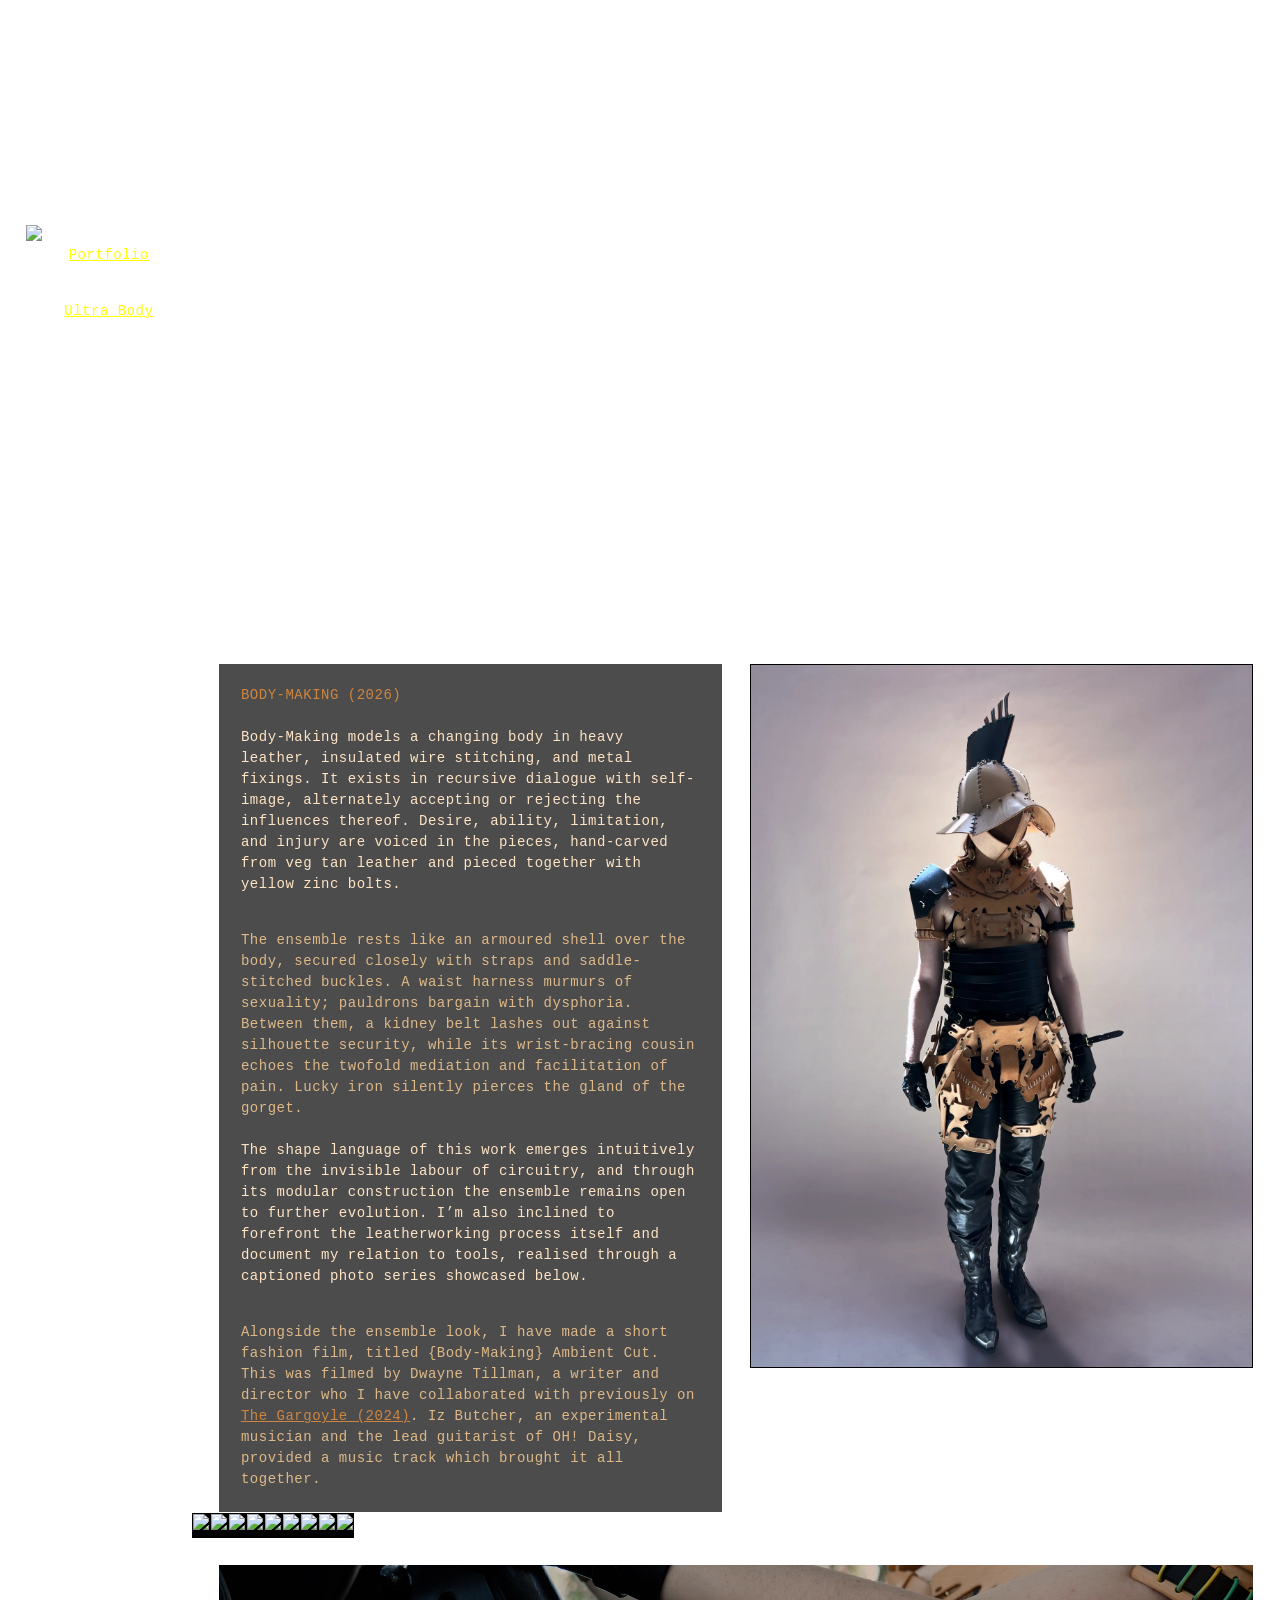
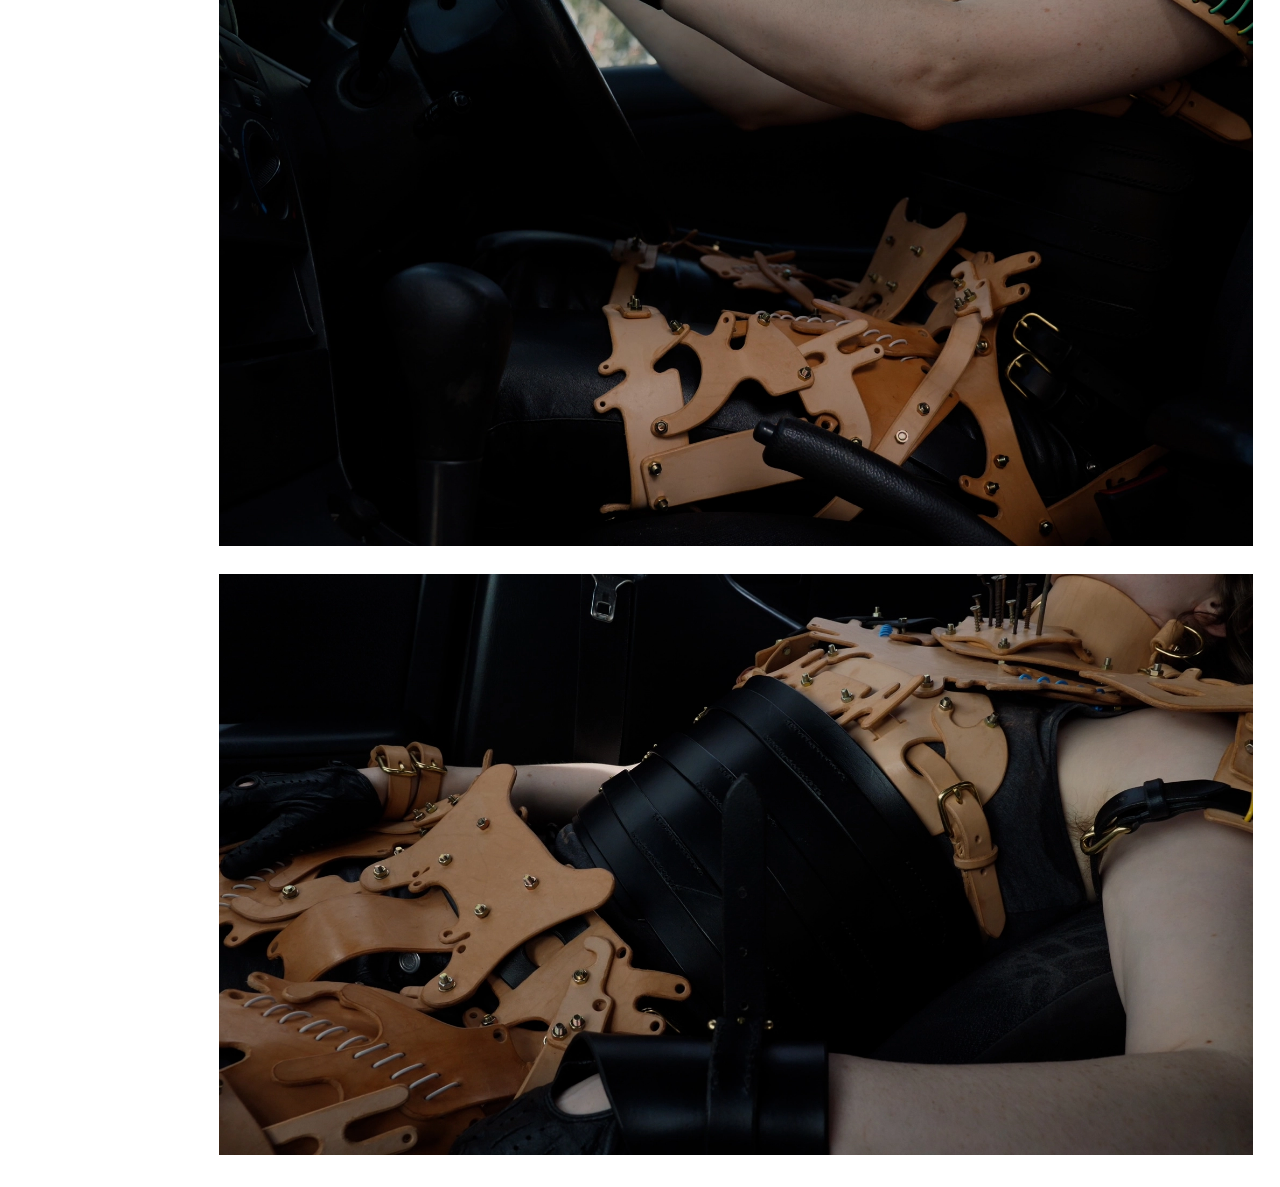
==== bodymaking.html @ 1b7163ba "Update bodymaking.html" ====
<!DOCTYPE html>
<html>
  <head>
    <meta charset="UTF-8">
    <meta name="viewport" content="width=device-width, initial-scale=1.0">
    <title>Body-Making</title>
    <link href="/bodymaking.css" rel="stylesheet" type="text/css" media="all">
  <style>
  #FixedBG {
    z-index: -1;
    position: fixed;
    top: 0;
    left: 0;
    height: 100vh;
    width: 100%;
    background-image: url('assets/bodymaking/wireBG.webp');
    background-size: cover;
    background-attachment: fixed;
    background-repeat: no-repeat;
    background-color: white;
  }
   img {
  max-width: 100%;
  display: block;
  }
    .ratio img {
  aspect-ratio: 5/7;
    }
    
  @media screen and (max-width: 900px) {
   #FixedBG {
    background-position: center top;
    background-attachment: scroll;
  }
  }
  
  </style>
  </head>
  <script src="bodymaking.js">
  </script>
  <body style="font-family = Courier" onload="EZR()";>
  <div id="FixedBG">
  </div>
  
  <div id="container" style="margin-bottom: 2.5%">
  <div id="navigation">
  <a href="/"><img src="assets/BrioBlue4.png" style="margin: auto;"></a>
  <div id="container">
      <a href="/portfolio">Portfolio</a><br>
      {Body-Making}<br>
      <a href="/ultrabody">Ultra Body</a>
    </div>
  </div>
  <div id="folio">
    
    <div id ="container" style="position: relative; padding-top: 56%; margin-top: 2.5%; margin-left:2.5%; margin-right:2.5%; width: 95%;">
      <iframe style="position: absolute; top: 0; left: 0; width:100%; height:100%;" src="https://www.youtube-nocookie.com/embed/0UoJZkpWWR4?si=6vH4tA0BFYsLvDVn" title="YouTube video player" frameborder="0" allow="accelerometer; autoplay; clipboard-write; encrypted-media; gyroscope; picture-in-picture; web-share" referrerpolicy="strict-origin-when-cross-origin" allowfullscreen></iframe>
    </div> 
<div class="centerElements" style="float: left";>
  <div id="BMText" class="column ratio half grayscale" style="padding: 2%; height: fit-content;">
     <h style="color: peru;">BODY-MAKING (2026)</h><br><br>
    Body-Making models a changing body in heavy leather, 
insulated wire stitching, and metal fixings. It exists in 
recursive dialogue with self-image, alternately accepting 
or rejecting the influences thereof. Desire, ability, limitation, 
and injury are voiced in the pieces, hand-carved from veg 
tan leather and pieced together with yellow zinc bolts.<br><br>

<p class="desktopOnly"><var style="color:burlywood;">The ensemble rests like an armoured shell over the body,
secured closely with straps and saddle-stitched buckles.
A waist harness murmurs of sexuality; pauldrons bargain
with dysphoria. Between them, a kidney belt lashes out
against silhouette security, while its wrist-bracing
cousin echoes the twofold mediation and facilitation of
pain. Lucky iron silently pierces the gland of the
gorget.</var><br><br>

The shape language of this work emerges intuitively from
the invisible labour of circuitry, and through its
modular construction the ensemble remains open to
further evolution. I’m also inclined to forefront the 
leatherworking process itself and document my relation 
to tools, realised through a captioned photo series 
showcased below. <br><br></p>

<var style="color:burlywood;">Alongside the ensemble look, I have made a short fashion film, 
titled {Body-Making} Ambient Cut. This was filmed by Dwayne 
Tillman, a writer and director who I have collaborated with 
previously on <a href="/thegargoyle">The Gargoyle (2024)</a>. Iz Butcher, an experimental 
musician and the lead guitarist of OH! Daisy, provided a music 
track which brought it all together.</var>
    </div>

<div id="Murmillo" class="column ratio half" style="width: fit-content; max-width: 46.25%; margin-right: 2.5%;">
<img src="assets/bodymaking/murmillo1.webp" style="max-height: 100%; max-width: 100%;" title="Photographed by Chantal Kirby.">
</div>
</div>

<div id="column" class="bios ratio thirdAlt" tabindex="-1">
      <img src="assets/bodymaking/awl.webp">
      <div class="centered">
      AWL<br>
      A recent, sharper upgrade. Bladed the full length.<br><br>
      Requires a driving force.
      </div>
    </div>
    
    <div id="column" class="bios ratio thirdAlt" tabindex="-1">
      <img src="assets/bodymaking/burnish.webp">
      <div class="centered">
      BURNISHING STICK<br>
      Provides friction, but wearing smooth with gum.<br><br>
      Requires speed and motion.
      </div>
    </div>
  
    <div id="column" class="bios ratio thirdAlt" tabindex="-1">
      <img src="assets/bodymaking/cord.webp">
      <div class="centered">
      LACE CUTTER<br>
      A gift for making kangaroo lacing.<br><br>
      Requires pulling.
      </div>
    </div>
    
   <div id="column" class="bios ratio thirdAlt" tabindex="-1">
      <img src="assets/bodymaking/crewpunch.webp">
      <div class="centered">
      CREW PUNCH<br>
      Heavy iron, punches an oblong hole for the captive pin of a buckle.<br><br>
      Requires hammering force.
      </div>
    </div>
    
    <div id="column" class="bios ratio thirdAlt" tabindex="-1">
      <img src="assets/bodymaking/edgebevel.webp">
      <div class="centered">
      EDGE BEVELLER<br>
      Shaves off right-angled edges. Satisfying.<br><br>
      Requires a stabilising hand.
      </div>
    </div>
  
    <div id="column" class="bios ratio thirdAlt" tabindex="-1">
      <img src="assets/bodymaking/edgecrease.webp">
      <div class="centered">
      EDGE CREASER<br>
      Outlines a place for stitching. Offers a luxe detail.<br><br>
      Requires a firm shoulder.
      </div>
    </div>
    
    <div id="column" class="bios ratio thirdAlt" tabindex="-1">
      <img src="assets/bodymaking/quartermoon.webp">
      <div class="centered">
      QUARTER MOON KNIFE<br>
      A one-year gift from my darling. Cuts leather, warms the heart.<br><br>
      Requires a steady hold.
      </div>
    </div>
    
    <div id="column" class="bios ratio thirdAlt" tabindex="-1">
      <img src="assets/bodymaking/lastingpliers.webp">
      <div class="centered">
      LASTING PLIERS<br>
      Stretches leather over and around the tree of a saddle.<br><br>
      Requires strength and clenching.
      </div>
    </div>
  
    <div id="column" class="bios ratio thirdAlt" tabindex="-1">
      <img src="assets/bodymaking/scalpel.webp">
      <div class="centered">
      SCALPEL<br>
      A favourite for detailed work and curves. Perfectly smooth cuts.<br><br>
      Requires tension and dexterity.
      </div>
    </div>

<!--<div class="column ratio third mobileOnly">
<img src="assets/bodymaking/murmillo1.webp" style="max-height: 100%;">
</div>
    
    <div id="column" class="bios ratio third" tabindex="-1">
      <img src="assets/bodymaking/awl.webp">
      <div class="centered">
      AWL<br>
      A recent, sharper upgrade. Bladed the full length.<br><br>
      Requires a driving force.
      </div>
    </div>
    
    <div id="column" class="bios ratio third" tabindex="-1">
      <img src="assets/bodymaking/burnish.webp">
      <div class="centered">
      BURNISHING STICK<br>
      Provides friction, but wearing smooth with gum.<br><br>
      Requires speed and motion.
      </div>
    </div>
  
    <div id="column" class="bios ratio third" tabindex="-1">
      <img src="assets/bodymaking/cord.webp">
      <div class="centered">
      LACE CUTTER<br>
      A gift for making kangaroo lacing.<br><br>
      Requires pulling.
      </div>
    </div>
    
   <div id="column" class="bios ratio third" tabindex="-1">
      <img src="assets/bodymaking/crewpunch.webp">
      <div class="centered">
      CREW PUNCH<br>
      Heavy iron, punches an oblong hole for the captive pin of a buckle.<br><br>
      Requires hammering force.
      </div>
    </div>
    
    <div id="column" class="bios ratio third" tabindex="-1">
      <img src="assets/bodymaking/edgebevel.webp">
      <div class="centered">
      EDGE BEVELLER<br>
      Shaves off right-angled edges. Satisfying.<br><br>
      Requires a stabilising hand.
      </div>
    </div>
  
    <div id="column" class="bios ratio third" tabindex="-1">
      <img src="assets/bodymaking/edgecrease.webp">
      <div class="centered">
      EDGE CREASER<br>
      Outlines a place for stitching. Offers a luxe detail.<br><br>
      Requires a firm shoulder.
      </div>
    </div>
    
    <div id="column" class="bios ratio third" tabindex="-1">
      <img src="assets/bodymaking/quartermoon.webp">
      <div class="centered">
      QUARTER MOON KNIFE<br>
      A one-year gift from my darling. Cuts leather, warms the heart.<br><br>
      Requires a steady hold.
      </div>
    </div>
    
    <div id="column" class="bios ratio third" tabindex="-1">
      <img src="assets/bodymaking/lastingpliers.webp">
      <div class="centered">
      LASTING PLIERS<br>
      Stretches leather over and around the tree of a saddle.<br><br>
      Requires strength and clenching.
      </div>
    </div>
  
    <div id="column" class="bios ratio third" tabindex="-1">
      <img src="assets/bodymaking/scalpel.webp">
      <div class="centered">
      SCALPEL<br>
      A favourite for detailed work and curves. Perfectly smooth cuts.<br><br>
      Requires tension and dexterity.
      </div>
    </div>-->

      <!--<div id ="container" class="desktopOnly" style="background-image: url('assets/bodymaking/pile.webp'); background-size: cover;
    background-repeat: no-repeat; margin-top: 2.5%; margin-left:2.5%; margin-right:2.5%; width: 95%; height: auto; background-color: black; color: white; border: 1px solid black;">
        
        <div class="centeredAlt" style="background-color: rgba(0,0,0,0.7);">
          <p>I am making a body. There are lots of considerations for making a body. What is the body made of?<br> 
          I am making a body in my own image. My body is made of wire, tension, circuitry, metal, skin.<br> 
          The body I want has unconventional intimates. The body I want cannot be made with surgery.<br> 
          The body I want can be made with leather. The body I want requires tools.</p>

          <p>I use three blades to cut leather. I mark diodes with hole punches, and passages, too. I bevel, I burnish. The body I want feels nice. My last creation had different charms. I made a body of wire. It cut in and constricted, it scuffed, it was tedious. I like that it’s showy, provocative. The good news is it doesn’t fit me anymore. </p>
          
          <p>The Gaol's kidney belt protects the kidneys from being ruptured during a flogging. This is an awful origin for a piece, but it’s also sexy. I use a strap cutter, black gum on the edges, a stitching iron, a skiving blade, waxed thread, a stitching pony, an awl, saddle needles, brass buckles. The shoulder that braces hurts more than the one that one that drives. The hands ache equally. It’s a lot of time and effort to make corporal punishment safer to endure. The body I want is not being tortured, but it does have protected kidneys.</p>  
          
          <p>The body I want can draw, again. The body I want never stopped drawing. The body I want can use their hands all day.<br> 
          The body I want has never doubted their physical capacity to work in any field they love. I consider abandoning fashion to focus on being a gym rat.<br> 
          The body I want has never stocked shelves. The body I want never sacrificed their health for a supermarket.<br> 
          The body I want can walk in boots, can walk long distances, and can walk without error.<br> 
          The body I want can sit, and stand, and catch the train, and rest, equally.<br> 
          The body I want is not a project.</p>
        </div>
        </div>-->
    <div id="container" style="margin-top: 2.5%; margin-left: 2.5%; margin-right:2.5%; width: 95%;">
      <img src="/assets/bodymaking/bodymaking2.webp" title="Photographed by Dwayne Tillman.">
    </div>
    <div id="container" style="margin-top: 2.5%; margin-left: 2.5%; margin-right:2.5%; width: 95%;">
      <img src="/assets/bodymaking/bodymaking5.webp" title="Photographed by Dwayne Tillman.">
    </div>
      </div>
    </div>

  </div>
  </div>
  <br>
  </body>
</html>
---- bodymaking.css ----
/* Style sheet for BrioSatellite. */

*, *::before, *::after {
  box-sizing: border-box;
}

a {
  color: yellow;
}

a:hover {
  color: violet;
}

h1 {
  font-size: 24px;
  font-weight: normal;
  margin-bottom: 0;
}

 h {
      color: violet;
      font-style: normal;
  }

var {
      color: rgb(110,110,240);
      font-style: normal;
  }

body {
  color: white;
  font-family: Courier;
  font-size: 14px;
  text-align: left;
  line-height: 1.5;
  letter-spacing: 0.5px;
  width: 100%;
  max-width: 2600px;
  margin-left: auto;
  margin-right: auto;
  margin-top: 0;
}
body img {
  display: block;
}

button {
  font-family: arial;
  background-color: cyan;
  border-radius: 4px;
  border: 2px solid black;
}

button:hover {
  background-color: white;
  color: red;
  cursor: pointer;
}

#navigation {
  float: left;
  box-sizing: border-box;
  width: 13%;
  margin-left: 2%;
  position: sticky;
  top: 25%;
  color: white;
  text-align: center;
  line-height: 2;
}

#container {
  float: left;
  width: 100%;
  box-sizing: border-box;
}

.container {
  float: left;
  width: 100%;
  box-sizing: border-box;
}

#folio {
  float: left;
  width: 85%;
}

#column {
  box-sizing: border-box;
  font-size: 14px;
  float: left;
  position: relative;
}

.column {
  box-sizing: border-box;
  font-size: 14px;
  float: left;
  position: relative;
}

#column img {
  border: 1px solid black;
  box-sizing: border-box;
}

.column img {
  border: 1px solid black;
  box-sizing: border-box;
}

.third {
  width: 30%;
  margin-left: 2.5%;
  margin-top: 2.5%;
}

.half {
  width: 46.25%;
  margin-left: 2.5%;
  margin-top: 2.5%;
}

.ratio img {
  object-fit: cover;
  aspect-ratio: 3 / 4;
}

.bios:hover img, .bios:focus img {
  opacity: 0.5;
  transition: .5s ease;
  background-color: #000000;
}

.bios, .bios a {
  color: transparent;
  background-color: black;
}
  
.bios:hover, .bios:focus, .bios:hover a, .bios:focus a {
  color: white;
  transition: .5s ease;
}

#caption {
  border: 1px solid black;
  background-color: white;
  padding: 1%;
  margin-top: 2%;
}

#frontpage {
  margin-top: 20%;
  margin-left: 22.5%;
  position: relative;
  width: 40%;
  border: 1px solid blue;
  border-radius: 50%;
  background-color: rgba(0,0,30,0.7);
  box-sizing: border-box;
  color: white;
  aspect-ratio: 1 / 1;
}

.centered {
  text-align: center;
  position: absolute;
  top: 50%;
  left: 50%;
  transform: translate(-50%, -50%);
  width: 60%;
}

.centeredAlt {
  top: 50%;
  left: 50%;
  padding: 5%;
}

.centerElements {
  display: flex;
  justify-content: center;
}

.desktopOnly {
  display: block;
}

.mobileOnly {
  display: none;
}

.columnAid {
  clear: left;
}

#lander {
  width: 85%;
  margin-top: 3%;
  margin-left: 2.5%;
  background-color: rgba(0,0,70,0.5);
  border: 1px solid blue;
  box-sizing: border-box;
  overflow: auto;
  padding-bottom: 2.125%;
}

.blueAlt {
  background-color: rgba(0,0,0,0.5);
  border: 1px solid blue;
  color: rgb(120,180,240)
}

.blue {
  background-color: rgba(0,0,30,0.7);
  border: 1px solid blue;
   color: rgb(120,180,240)
}

.blue a, .blueAlt a {
      color: cyan;
    }

.blue a:hover, .blueAlt a:hover {
      color: violet;
    }

.grayscale {
  background-color: rgba(0,0,0,0.7);
  color: bisque;
}

.grayscale a {
  color: peru;
}

.grayscale a:hover {
  color: white;
}
  

.noselect {
  -webkit-touch-callout: none;
    -webkit-user-select: none;
     -khtml-user-select: none;
       -moz-user-select: none;
        -ms-user-select: none;
            user-select: none;
}

@media screen and (max-width: 900px) {

  .columnAid {
    clear: none;
  }
  #body {
    font-family: arial;
  }
  
  #folio {
    width: 100%;
  }

  #lander {
    width: 100%;
    margin-top: 0;
    margin-left: 0;
    background: none;
    border: none;
  }

  .blueAlt {
  background-color: rgba(0,0,30,0.7);
}

  .third {
    width: 44%;
    margin-left: 4%;
    margin-top: 4%;
  }

  .half {
    width: 92%;
    margin-left: 4%;
    margin-top: 4%;
  }
  
  #navigation {
    width: 92%;
    margin-top: 0;
    position: static;
    padding: 0;
    margin-left: 4%;
    margin-right: 4%;
    transform: none;
  }
  
  #FixedBG {
    background-position: center top;
  }

.centered {
  width: 96%;
}

.centerElements {
  display: inline;
}

.desktopOnly {
  display: none;
}

.mobileOnly {
  display: block;
}
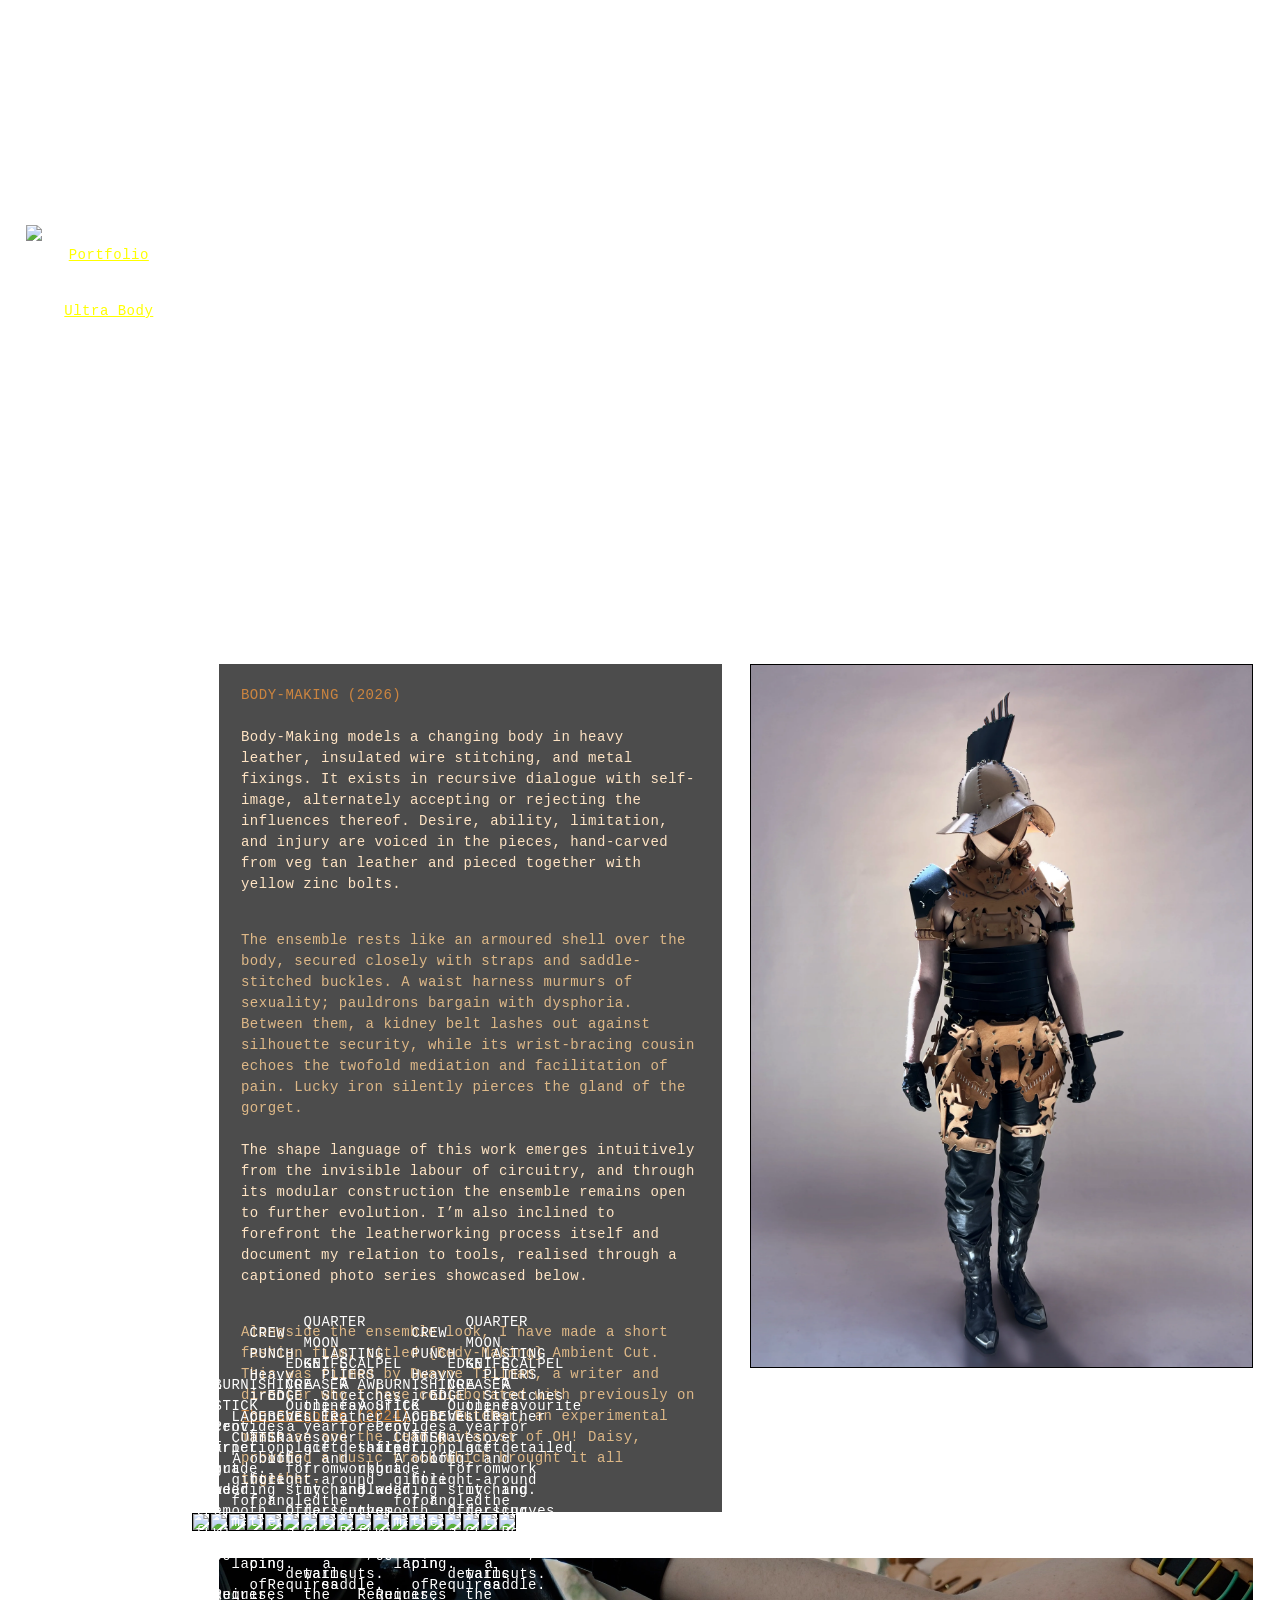
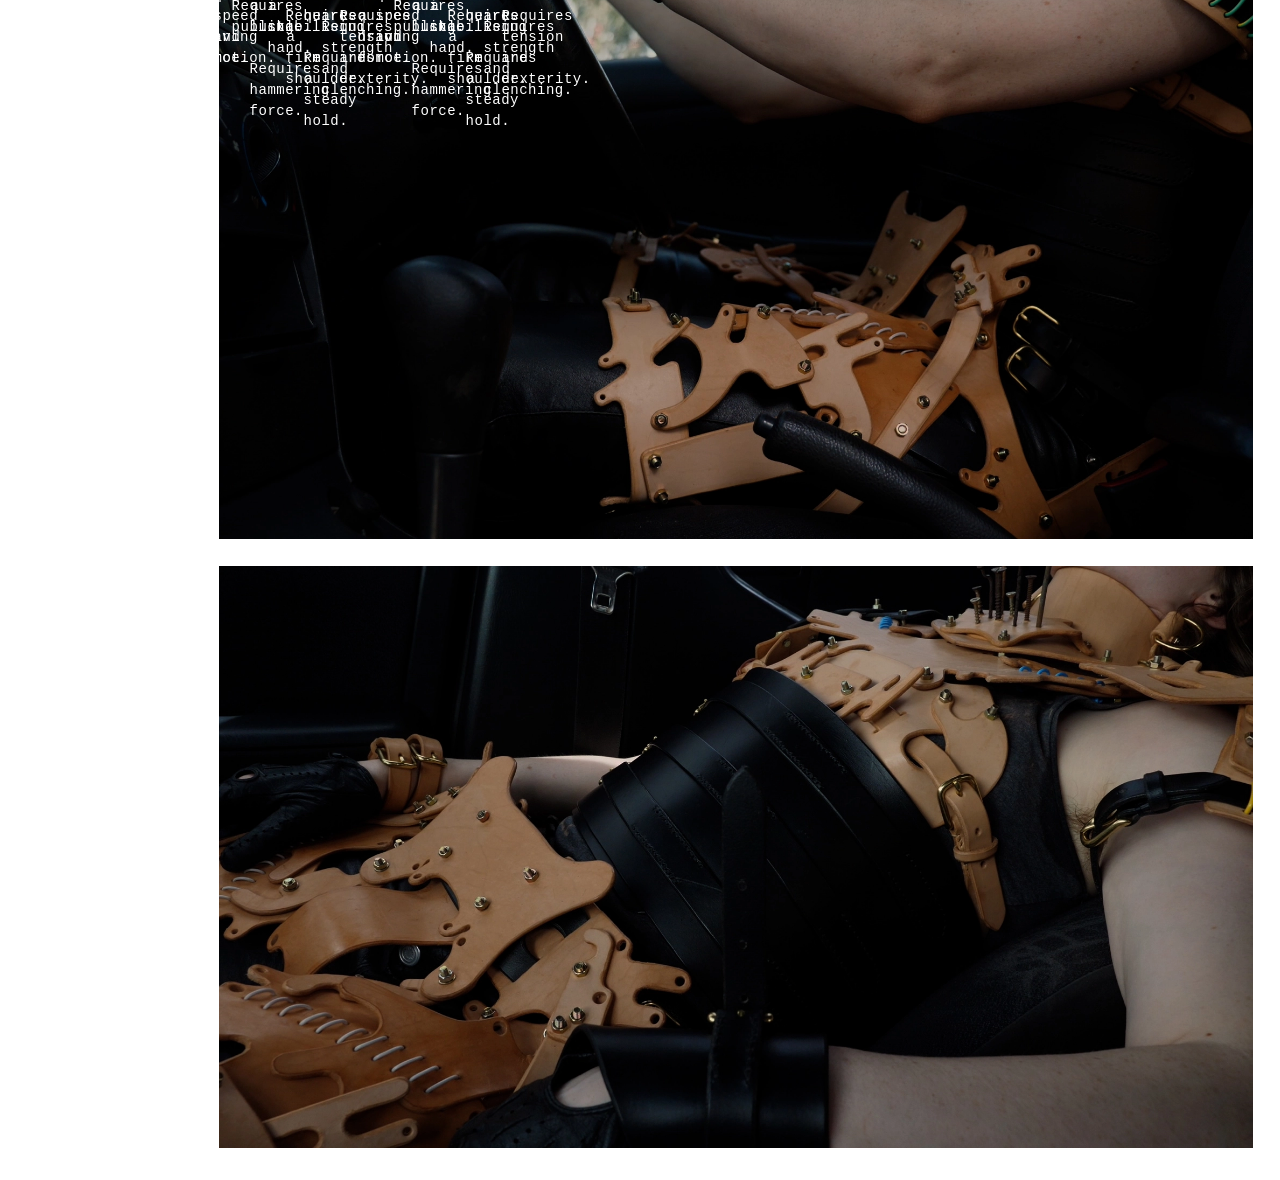
==== commit 78c57592: "Update bodymaking.html" ====
--- a/bodymaking.html
+++ b/bodymaking.html
@@ -42,10 +42,10 @@
   <div id="FixedBG">
   </div>
   
-  <div id="container" style="margin-bottom: 2.5%">
+  <div class="container" style="margin-bottom: 2.5%">
   <div id="navigation">
   <a href="/"><img src="assets/BrioBlue4.png" style="margin: auto;"></a>
-  <div id="container">
+  <div class="container">
       <a href="/portfolio">Portfolio</a><br>
       {Body-Making}<br>
       <a href="/ultrabody">Ultra Body</a>
@@ -53,7 +53,7 @@
   </div>
   <div id="folio">
     
-    <div id ="container" style="position: relative; padding-top: 56%; margin-top: 2.5%; margin-left:2.5%; margin-right:2.5%; width: 95%;">
+    <div class="container" style="position: relative; padding-top: 56%; margin-top: 2.5%; margin-left:2.5%; margin-right:2.5%; width: 95%;">
       <iframe style="position: absolute; top: 0; left: 0; width:100%; height:100%;" src="https://www.youtube-nocookie.com/embed/0UoJZkpWWR4?si=6vH4tA0BFYsLvDVn" title="YouTube video player" frameborder="0" allow="accelerometer; autoplay; clipboard-write; encrypted-media; gyroscope; picture-in-picture; web-share" referrerpolicy="strict-origin-when-cross-origin" allowfullscreen></iframe>
     </div> 
 <div class="centerElements" style="float: left";>
@@ -91,12 +91,12 @@
 track which brought it all together.</var>
     </div>
 
-<div id="Murmillo" class="column ratio half" style="width: fit-content; max-width: 46.25%; margin-right: 2.5%;">
+<div id="Murmillo" class="column ratio half desktopOnly" style="width: fit-content; max-width: 46.25%; margin-right: 2.5%;">
 <img src="assets/bodymaking/murmillo1.webp" style="max-height: 100%; max-width: 100%;" title="Photographed by Chantal Kirby.">
 </div>
 </div>
 
-<div id="column" class="bios ratio thirdAlt" tabindex="-1">
+    <div class="column" class="bios ratio third desktopOnly" tabindex="-1">
       <img src="assets/bodymaking/awl.webp">
       <div class="centered">
       AWL<br>
@@ -105,7 +105,7 @@
       </div>
     </div>
     
-    <div id="column" class="bios ratio thirdAlt" tabindex="-1">
+    <div class="column" class="bios ratio third desktopOnly" tabindex="-1">
       <img src="assets/bodymaking/burnish.webp">
       <div class="centered">
       BURNISHING STICK<br>
@@ -114,7 +114,7 @@
       </div>
     </div>
   
-    <div id="column" class="bios ratio thirdAlt" tabindex="-1">
+    <div class="column" class="bios ratio third desktopOnly" tabindex="-1">
       <img src="assets/bodymaking/cord.webp">
       <div class="centered">
       LACE CUTTER<br>
@@ -123,7 +123,7 @@
       </div>
     </div>
     
-   <div id="column" class="bios ratio thirdAlt" tabindex="-1">
+   <div class="column" class="bios ratio third desktopOnly" tabindex="-1">
       <img src="assets/bodymaking/crewpunch.webp">
       <div class="centered">
       CREW PUNCH<br>
@@ -132,7 +132,7 @@
       </div>
     </div>
     
-    <div id="column" class="bios ratio thirdAlt" tabindex="-1">
+    <div class="column" class="bios ratio third desktopOnly" tabindex="-1">
       <img src="assets/bodymaking/edgebevel.webp">
       <div class="centered">
       EDGE BEVELLER<br>
@@ -141,7 +141,7 @@
       </div>
     </div>
   
-    <div id="column" class="bios ratio thirdAlt" tabindex="-1">
+    <div class="column" class="bios ratio third desktopOnly" tabindex="-1">
       <img src="assets/bodymaking/edgecrease.webp">
       <div class="centered">
       EDGE CREASER<br>
@@ -150,7 +150,7 @@
       </div>
     </div>
     
-    <div id="column" class="bios ratio thirdAlt" tabindex="-1">
+    <div class="column" class="bios ratio third desktopOnly" tabindex="-1">
       <img src="assets/bodymaking/quartermoon.webp">
       <div class="centered">
       QUARTER MOON KNIFE<br>
@@ -159,7 +159,7 @@
       </div>
     </div>
     
-    <div id="column" class="bios ratio thirdAlt" tabindex="-1">
+    <div class="column" class="bios ratio third desktopOnly" tabindex="-1">
       <img src="assets/bodymaking/lastingpliers.webp">
       <div class="centered">
       LASTING PLIERS<br>
@@ -168,7 +168,7 @@
       </div>
     </div>
   
-    <div id="column" class="bios ratio thirdAlt" tabindex="-1">
+    <div class="column" class="bios ratio third desktopOnly" tabindex="-1">
       <img src="assets/bodymaking/scalpel.webp">
       <div class="centered">
       SCALPEL<br>
@@ -177,11 +177,13 @@
       </div>
     </div>
 
-<!--<div class="column ratio third mobileOnly">
-<img src="assets/bodymaking/murmillo1.webp" style="max-height: 100%;">
-</div>
-    
-    <div id="column" class="bios ratio third" tabindex="-1">
+    <!--Mobile layout-->
+
+    <div class="column ratio third mobileOnly">
+      <img src="assets/bodymaking/murmillo1.webp" style="max-height: 100%;">
+    </div>
+    
+    <div class="column" class="ratio thirdAlt mobileOnly">
       <img src="assets/bodymaking/awl.webp">
       <div class="centered">
       AWL<br>
@@ -190,7 +192,7 @@
       </div>
     </div>
     
-    <div id="column" class="bios ratio third" tabindex="-1">
+    <div class="column" class="ratio thirdAlt mobileOnly">
       <img src="assets/bodymaking/burnish.webp">
       <div class="centered">
       BURNISHING STICK<br>
@@ -199,7 +201,7 @@
       </div>
     </div>
   
-    <div id="column" class="bios ratio third" tabindex="-1">
+    <div class="column" class="ratio thirdAlt mobileOnly">
       <img src="assets/bodymaking/cord.webp">
       <div class="centered">
       LACE CUTTER<br>
@@ -208,7 +210,7 @@
       </div>
     </div>
     
-   <div id="column" class="bios ratio third" tabindex="-1">
+   <div class="column" class="ratio thirdAlt mobileOnly">
       <img src="assets/bodymaking/crewpunch.webp">
       <div class="centered">
       CREW PUNCH<br>
@@ -217,7 +219,7 @@
       </div>
     </div>
     
-    <div id="column" class="bios ratio third" tabindex="-1">
+    <div class="column" class="ratio thirdAlt mobileOnly">
       <img src="assets/bodymaking/edgebevel.webp">
       <div class="centered">
       EDGE BEVELLER<br>
@@ -226,7 +228,7 @@
       </div>
     </div>
   
-    <div id="column" class="bios ratio third" tabindex="-1">
+    <div class="column" class="ratio thirdAlt mobileOnly">
       <img src="assets/bodymaking/edgecrease.webp">
       <div class="centered">
       EDGE CREASER<br>
@@ -235,7 +237,7 @@
       </div>
     </div>
     
-    <div id="column" class="bios ratio third" tabindex="-1">
+    <div class="column" class="ratio thirdAlt mobileOnly">
       <img src="assets/bodymaking/quartermoon.webp">
       <div class="centered">
       QUARTER MOON KNIFE<br>
@@ -244,7 +246,7 @@
       </div>
     </div>
     
-    <div id="column" class="bios ratio third" tabindex="-1">
+    <div class="column" class="ratio thirdAlt mobileOnly">
       <img src="assets/bodymaking/lastingpliers.webp">
       <div class="centered">
       LASTING PLIERS<br>
@@ -253,14 +255,14 @@
       </div>
     </div>
   
-    <div id="column" class="bios ratio third" tabindex="-1">
+    <div class="column" class="ratio thirdAlt mobileOnly">
       <img src="assets/bodymaking/scalpel.webp">
       <div class="centered">
       SCALPEL<br>
       A favourite for detailed work and curves. Perfectly smooth cuts.<br><br>
       Requires tension and dexterity.
       </div>
-    </div>-->
+    </div>
 
       <!--<div id ="container" class="desktopOnly" style="background-image: url('assets/bodymaking/pile.webp'); background-size: cover;
     background-repeat: no-repeat; margin-top: 2.5%; margin-left:2.5%; margin-right:2.5%; width: 95%; height: auto; background-color: black; color: white; border: 1px solid black;">
@@ -283,10 +285,10 @@
           The body I want is not a project.</p>
         </div>
         </div>-->
-    <div id="container" style="margin-top: 2.5%; margin-left: 2.5%; margin-right:2.5%; width: 95%;">
+    <div class="container" style="margin-top: 2.5%; margin-left: 2.5%; margin-right:2.5%; width: 95%;">
       <img src="/assets/bodymaking/bodymaking2.webp" title="Photographed by Dwayne Tillman.">
     </div>
-    <div id="container" style="margin-top: 2.5%; margin-left: 2.5%; margin-right:2.5%; width: 95%;">
+    <div class="container" style="margin-top: 2.5%; margin-left: 2.5%; margin-right:2.5%; width: 95%;">
       <img src="/assets/bodymaking/bodymaking5.webp" title="Photographed by Dwayne Tillman.">
     </div>
       </div>
--- a/bodymaking.css
+++ b/bodymaking.css
@@ -117,6 +117,12 @@
   margin-top: 2.5%;
 }
 
+.thirdAlt {
+  width: 30%;
+  margin-left: 2.5%;
+  margin-top: 2.5%;
+}
+
 .half {
   width: 46.25%;
   margin-left: 2.5%;
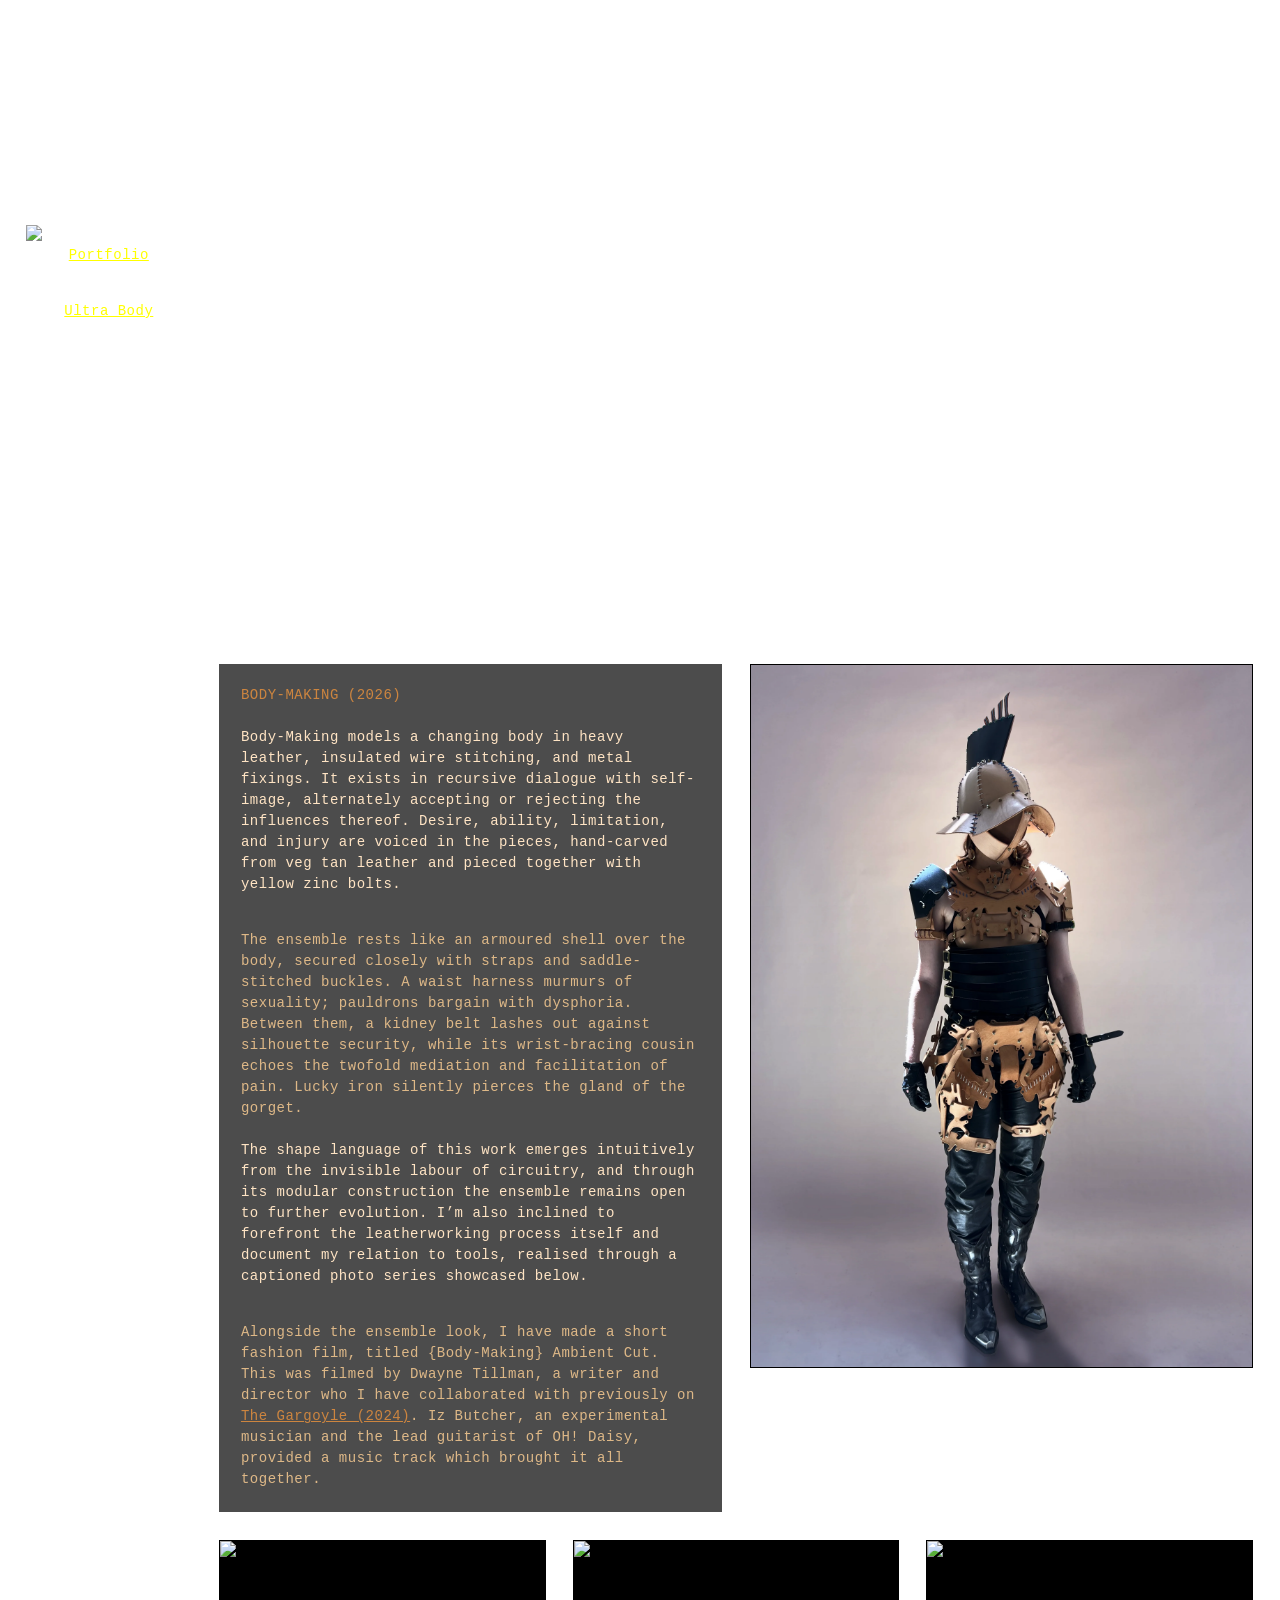
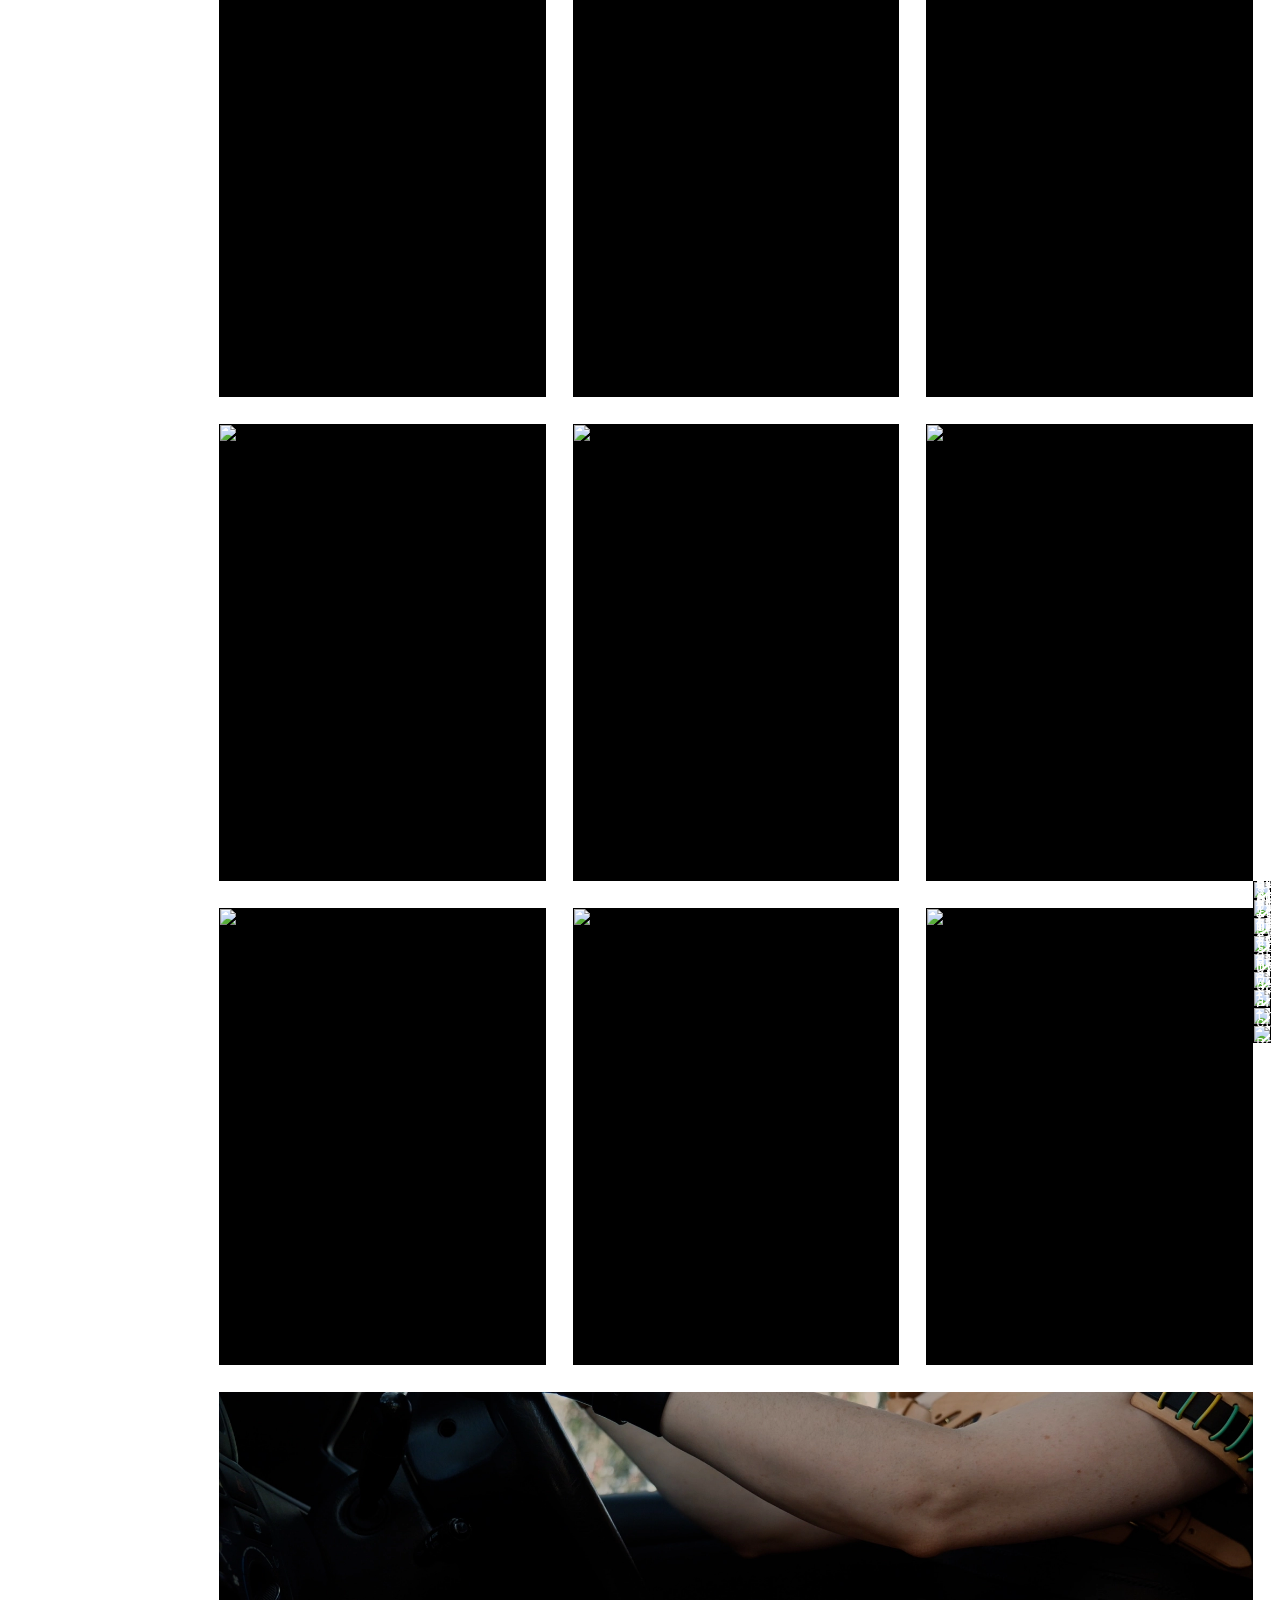
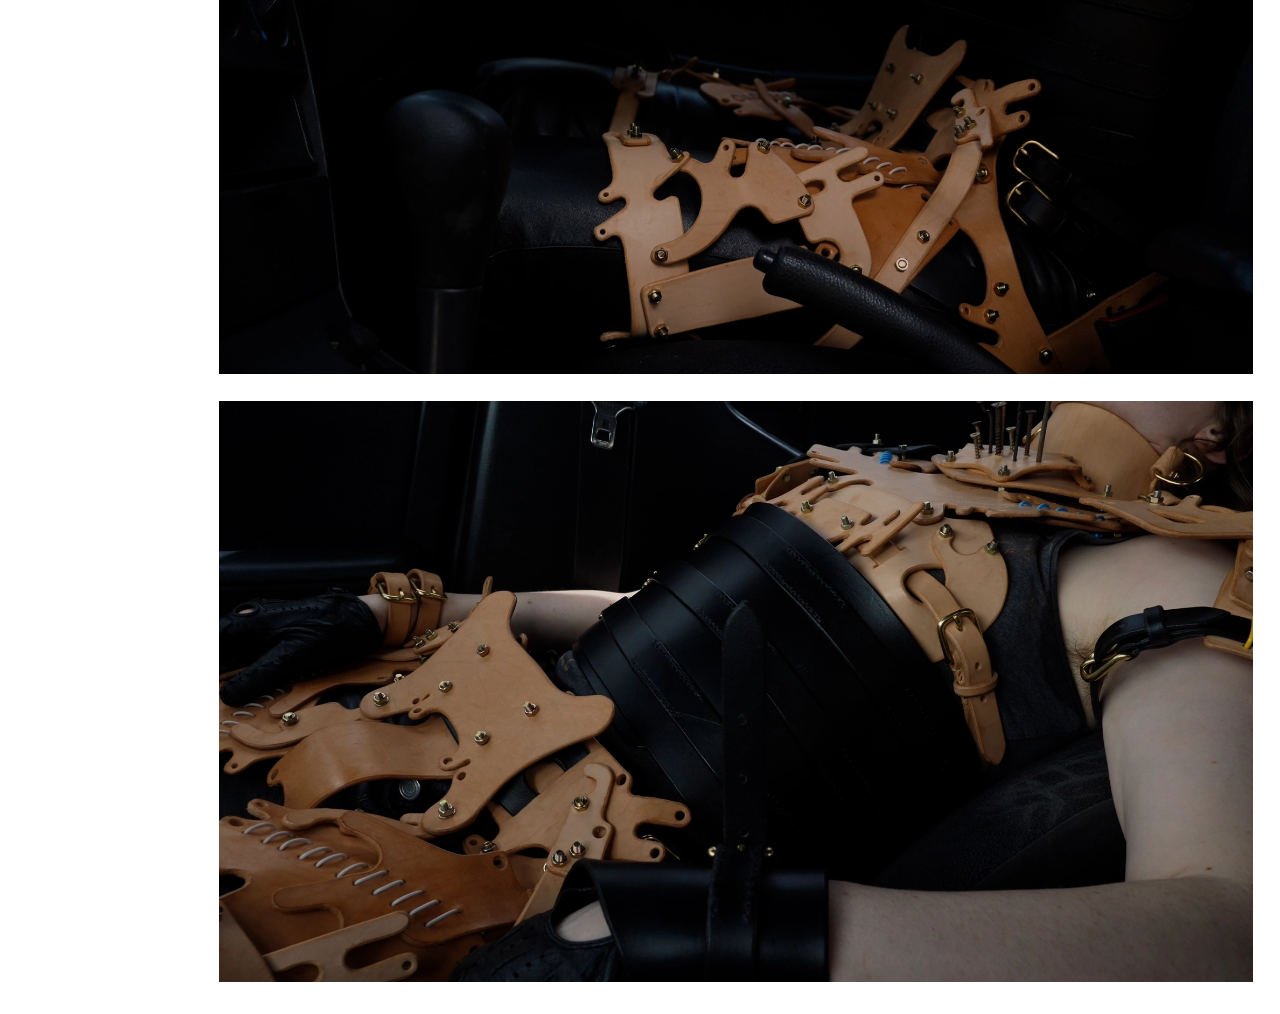
==== commit d3634dba: "Update bodymaking.html" ====
--- a/bodymaking.html
+++ b/bodymaking.html
@@ -55,7 +55,8 @@
     
     <div class="container" style="position: relative; padding-top: 56%; margin-top: 2.5%; margin-left:2.5%; margin-right:2.5%; width: 95%;">
       <iframe style="position: absolute; top: 0; left: 0; width:100%; height:100%;" src="https://www.youtube-nocookie.com/embed/0UoJZkpWWR4?si=6vH4tA0BFYsLvDVn" title="YouTube video player" frameborder="0" allow="accelerometer; autoplay; clipboard-write; encrypted-media; gyroscope; picture-in-picture; web-share" referrerpolicy="strict-origin-when-cross-origin" allowfullscreen></iframe>
-    </div> 
+    </div>
+    
 <div class="centerElements" style="float: left";>
   <div id="BMText" class="column ratio half grayscale" style="padding: 2%; height: fit-content;">
      <h style="color: peru;">BODY-MAKING (2026)</h><br><br>
@@ -96,7 +97,7 @@
 </div>
 </div>
 
-    <div class="column" class="bios ratio third desktopOnly" tabindex="-1">
+    <div class="column bios ratio third desktopOnly" tabindex="-1">
       <img src="assets/bodymaking/awl.webp">
       <div class="centered">
       AWL<br>
@@ -105,7 +106,7 @@
       </div>
     </div>
     
-    <div class="column" class="bios ratio third desktopOnly" tabindex="-1">
+    <div class="column bios ratio third desktopOnly" tabindex="-1">
       <img src="assets/bodymaking/burnish.webp">
       <div class="centered">
       BURNISHING STICK<br>
@@ -114,7 +115,7 @@
       </div>
     </div>
   
-    <div class="column" class="bios ratio third desktopOnly" tabindex="-1">
+    <div class="column bios ratio third desktopOnly" tabindex="-1">
       <img src="assets/bodymaking/cord.webp">
       <div class="centered">
       LACE CUTTER<br>
@@ -123,7 +124,7 @@
       </div>
     </div>
     
-   <div class="column" class="bios ratio third desktopOnly" tabindex="-1">
+   <div class="column bios ratio third desktopOnly" tabindex="-1">
       <img src="assets/bodymaking/crewpunch.webp">
       <div class="centered">
       CREW PUNCH<br>
@@ -132,7 +133,7 @@
       </div>
     </div>
     
-    <div class="column" class="bios ratio third desktopOnly" tabindex="-1">
+    <div class="column bios ratio third desktopOnly" tabindex="-1">
       <img src="assets/bodymaking/edgebevel.webp">
       <div class="centered">
       EDGE BEVELLER<br>
@@ -141,7 +142,7 @@
       </div>
     </div>
   
-    <div class="column" class="bios ratio third desktopOnly" tabindex="-1">
+    <div class="column bios ratio third desktopOnly" tabindex="-1">
       <img src="assets/bodymaking/edgecrease.webp">
       <div class="centered">
       EDGE CREASER<br>
@@ -150,7 +151,7 @@
       </div>
     </div>
     
-    <div class="column" class="bios ratio third desktopOnly" tabindex="-1">
+    <div class="column bios ratio third desktopOnly" tabindex="-1">
       <img src="assets/bodymaking/quartermoon.webp">
       <div class="centered">
       QUARTER MOON KNIFE<br>
@@ -159,7 +160,7 @@
       </div>
     </div>
     
-    <div class="column" class="bios ratio third desktopOnly" tabindex="-1">
+    <div class="column bios ratio third desktopOnly" tabindex="-1">
       <img src="assets/bodymaking/lastingpliers.webp">
       <div class="centered">
       LASTING PLIERS<br>
@@ -168,7 +169,7 @@
       </div>
     </div>
   
-    <div class="column" class="bios ratio third desktopOnly" tabindex="-1">
+    <div class="column bios ratio third desktopOnly" tabindex="-1">
       <img src="assets/bodymaking/scalpel.webp">
       <div class="centered">
       SCALPEL<br>
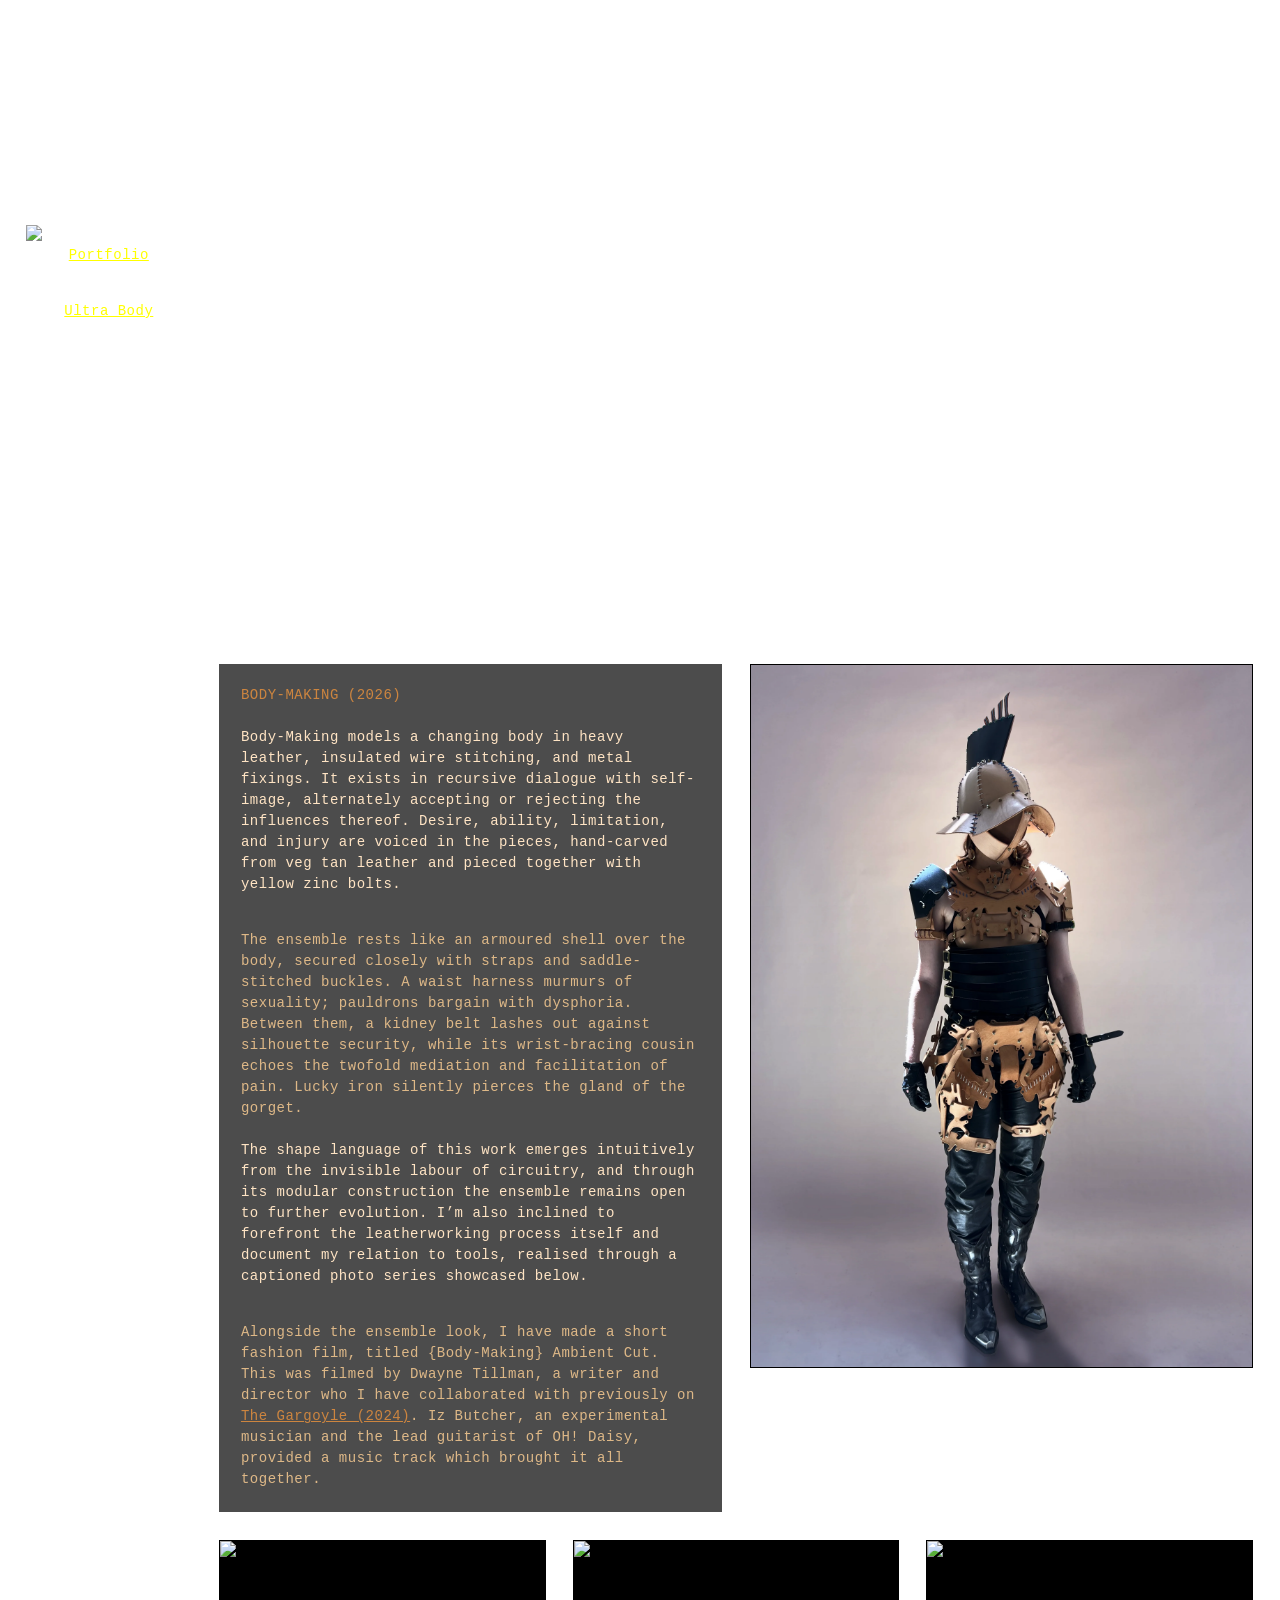
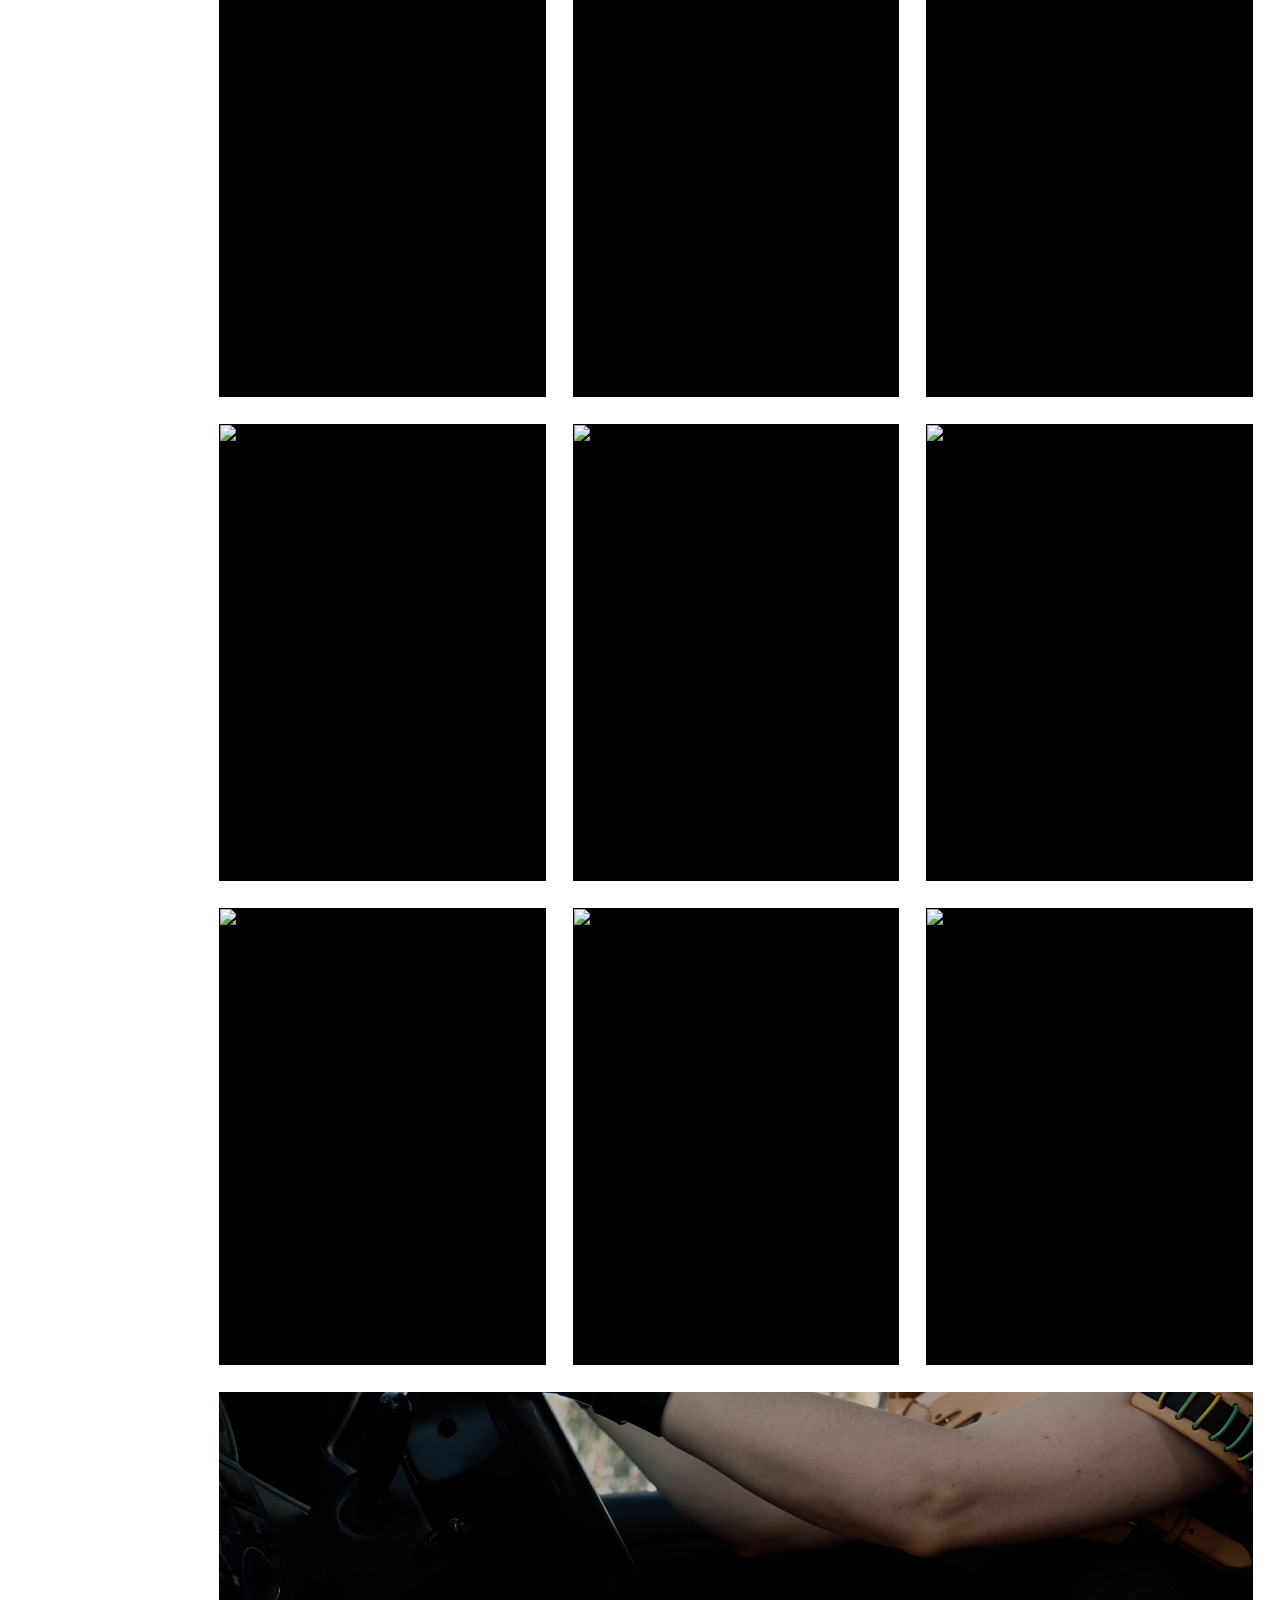
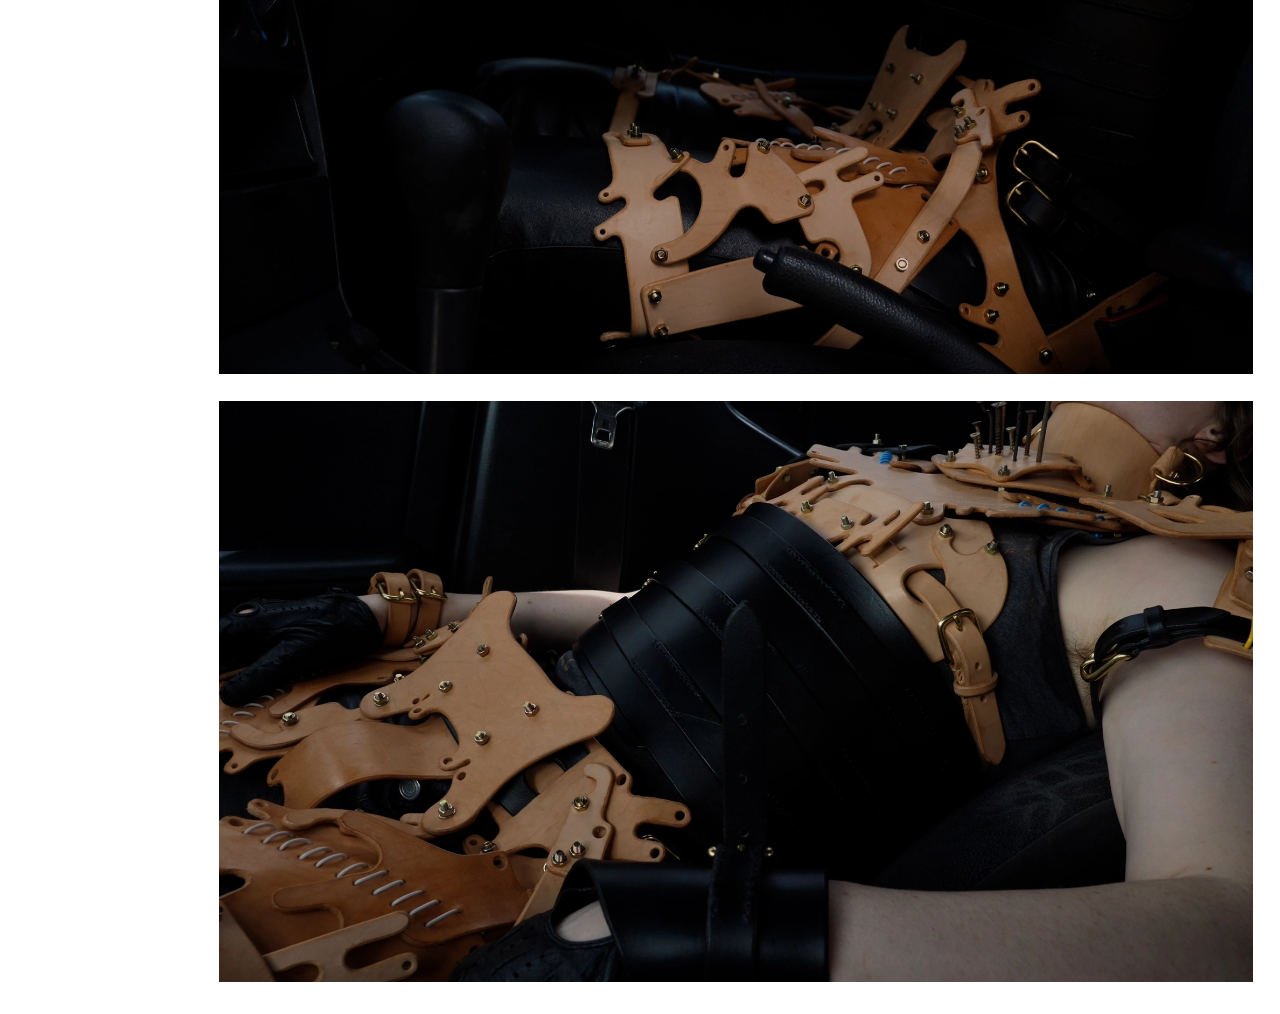
==== commit e12fa249: "Update bodymaking.html" ====
--- a/bodymaking.html
+++ b/bodymaking.html
@@ -41,8 +41,11 @@
   <body style="font-family = Courier" onload="EZR()";>
   <div id="FixedBG">
   </div>
-  
+    
   <div class="container" style="margin-bottom: 2.5%">
+
+<!-- Navigation bar. -->
+    
   <div id="navigation">
   <a href="/"><img src="assets/BrioBlue4.png" style="margin: auto;"></a>
   <div class="container">
@@ -53,9 +56,13 @@
   </div>
   <div id="folio">
     
+<!-- Body-Making film. -->
+    
     <div class="container" style="position: relative; padding-top: 56%; margin-top: 2.5%; margin-left:2.5%; margin-right:2.5%; width: 95%;">
       <iframe style="position: absolute; top: 0; left: 0; width:100%; height:100%;" src="https://www.youtube-nocookie.com/embed/0UoJZkpWWR4?si=6vH4tA0BFYsLvDVn" title="YouTube video player" frameborder="0" allow="accelerometer; autoplay; clipboard-write; encrypted-media; gyroscope; picture-in-picture; web-share" referrerpolicy="strict-origin-when-cross-origin" allowfullscreen></iframe>
     </div>
+
+<!-- Body-Making outline and ensemble look -->    
     
 <div class="centerElements" style="float: left";>
   <div id="BMText" class="column ratio half grayscale" style="padding: 2%; height: fit-content;">
@@ -97,6 +104,8 @@
 </div>
 </div>
 
+<!-- Tool bios.-->    
+
     <div class="column bios ratio third desktopOnly" tabindex="-1">
       <img src="assets/bodymaking/awl.webp">
       <div class="centered">
@@ -178,13 +187,13 @@
       </div>
     </div>
 
-    <!--Mobile layout-->
+    <!--Mobile layout; Ensemble and tool photos with no bio.-->
 
     <div class="column ratio third mobileOnly">
       <img src="assets/bodymaking/murmillo1.webp" style="max-height: 100%;">
     </div>
     
-    <div class="column" class="ratio thirdAlt mobileOnly">
+    <div class="column ratio thirdAlt mobileOnly">
       <img src="assets/bodymaking/awl.webp">
       <div class="centered">
       AWL<br>
@@ -193,7 +202,7 @@
       </div>
     </div>
     
-    <div class="column" class="ratio thirdAlt mobileOnly">
+    <div class="column ratio thirdAlt mobileOnly">
       <img src="assets/bodymaking/burnish.webp">
       <div class="centered">
       BURNISHING STICK<br>
@@ -202,7 +211,7 @@
       </div>
     </div>
   
-    <div class="column" class="ratio thirdAlt mobileOnly">
+    <div class="column ratio thirdAlt mobileOnly">
       <img src="assets/bodymaking/cord.webp">
       <div class="centered">
       LACE CUTTER<br>
@@ -211,7 +220,7 @@
       </div>
     </div>
     
-   <div class="column" class="ratio thirdAlt mobileOnly">
+   <div class="column ratio thirdAlt mobileOnly">
       <img src="assets/bodymaking/crewpunch.webp">
       <div class="centered">
       CREW PUNCH<br>
@@ -220,7 +229,7 @@
       </div>
     </div>
     
-    <div class="column" class="ratio thirdAlt mobileOnly">
+    <div class="column ratio thirdAlt mobileOnly">
       <img src="assets/bodymaking/edgebevel.webp">
       <div class="centered">
       EDGE BEVELLER<br>
@@ -229,7 +238,7 @@
       </div>
     </div>
   
-    <div class="column" class="ratio thirdAlt mobileOnly">
+    <div class="column ratio thirdAlt mobileOnly">
       <img src="assets/bodymaking/edgecrease.webp">
       <div class="centered">
       EDGE CREASER<br>
@@ -238,7 +247,7 @@
       </div>
     </div>
     
-    <div class="column" class="ratio thirdAlt mobileOnly">
+    <div class="column ratio thirdAlt mobileOnly">
       <img src="assets/bodymaking/quartermoon.webp">
       <div class="centered">
       QUARTER MOON KNIFE<br>
@@ -247,7 +256,7 @@
       </div>
     </div>
     
-    <div class="column" class="ratio thirdAlt mobileOnly">
+    <div class="column ratio thirdAlt mobileOnly">
       <img src="assets/bodymaking/lastingpliers.webp">
       <div class="centered">
       LASTING PLIERS<br>
@@ -256,7 +265,7 @@
       </div>
     </div>
   
-    <div class="column" class="ratio thirdAlt mobileOnly">
+    <div class="column ratio thirdAlt mobileOnly">
       <img src="assets/bodymaking/scalpel.webp">
       <div class="centered">
       SCALPEL<br>
@@ -264,6 +273,8 @@
       Requires tension and dexterity.
       </div>
     </div>
+
+    <!--REMOVED: I Am Making A Body (abbreviated version)-->
 
       <!--<div id ="container" class="desktopOnly" style="background-image: url('assets/bodymaking/pile.webp'); background-size: cover;
     background-repeat: no-repeat; margin-top: 2.5%; margin-left:2.5%; margin-right:2.5%; width: 95%; height: auto; background-color: black; color: white; border: 1px solid black;">
@@ -286,6 +297,9 @@
           The body I want is not a project.</p>
         </div>
         </div>-->
+
+    <!-- Film stills.-->
+    
     <div class="container" style="margin-top: 2.5%; margin-left: 2.5%; margin-right:2.5%; width: 95%;">
       <img src="/assets/bodymaking/bodymaking2.webp" title="Photographed by Dwayne Tillman.">
     </div>
